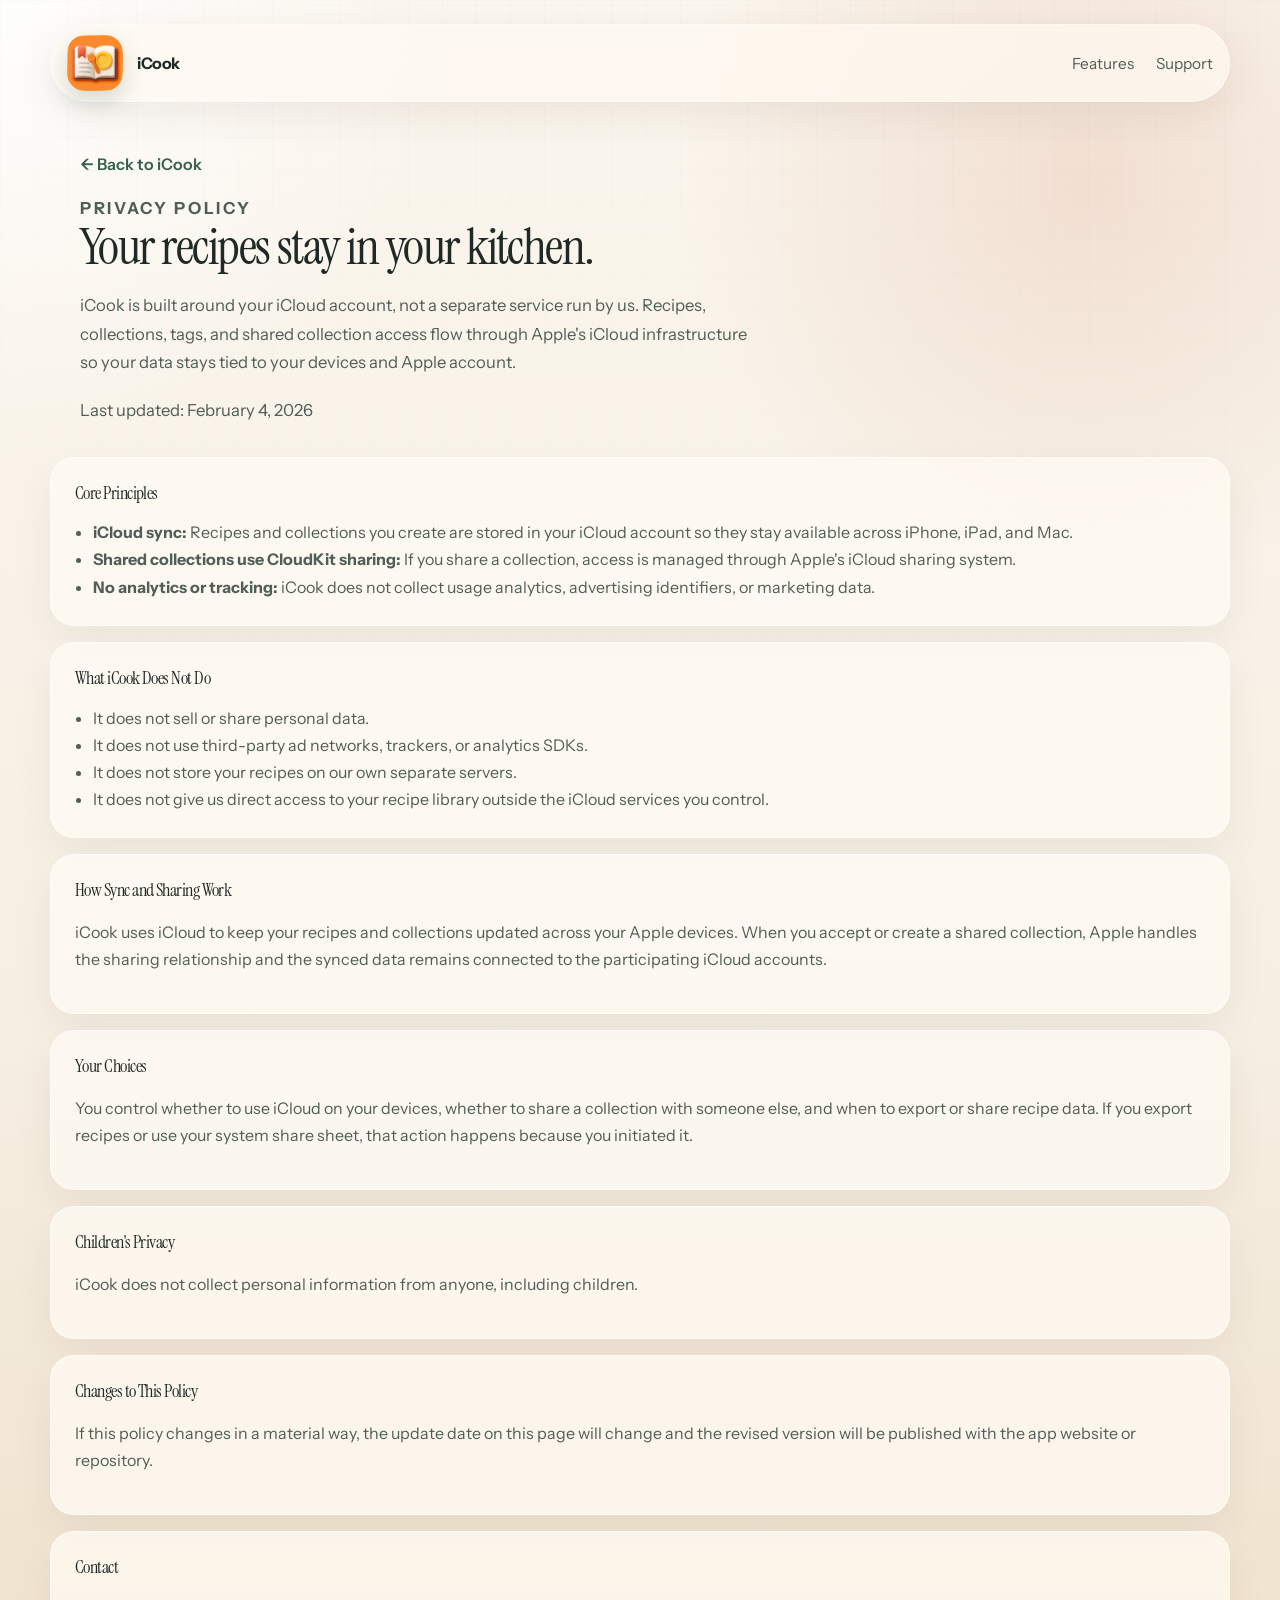
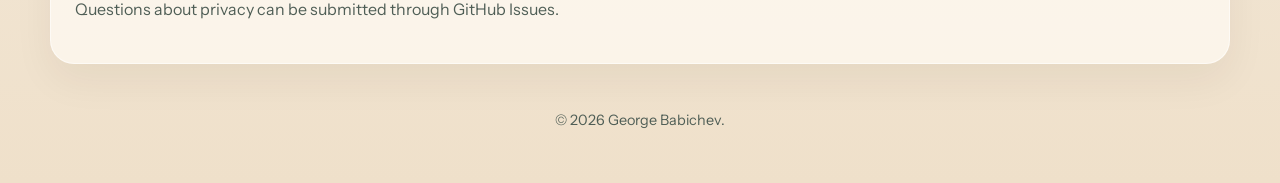
==== docs/PrivacyPolicy.html @ 50cb4909 "Updated docs" ====
<!DOCTYPE html>
<html lang="en">
<head>
  <meta charset="utf-8">
  <meta name="viewport" content="width=device-width, initial-scale=1">
  <title>iCook Privacy Policy</title>
  <meta
    name="description"
    content="Privacy policy for iCook, including how recipes sync with iCloud, how shared collections work, and what data is not collected."
  >
  <link rel="icon" type="image/png" href="icon-light.png">
  <link rel="apple-touch-icon" href="icon-light.png">
  <link rel="preconnect" href="https://fonts.googleapis.com">
  <link rel="preconnect" href="https://fonts.gstatic.com" crossorigin>
  <link href="https://fonts.googleapis.com/css2?family=Instrument+Sans:wght@400;500;600;700&family=Instrument+Serif:ital@0;1&display=swap" rel="stylesheet">
  <link rel="stylesheet" href="site.css">
</head>
<body class="info-page">
  <div class="info-shell">
    <nav class="topbar" aria-label="Primary">
      <a class="brand" href="index.html" aria-label="iCook home">
        <picture class="brand-mark">
          <source srcset="icon-dark.png" media="(prefers-color-scheme: dark)">
          <source srcset="icon-light.png" media="(prefers-color-scheme: light)">
          <img src="icon-light.png" alt="" width="56" height="56">
        </picture>
        <span>iCook</span>
      </a>
      <div class="nav-links">
        <a href="index.html#features">Features</a>
        <a href="Support.html">Support</a>
      </div>
    </nav>

    <header class="info-header reveal">
      <a class="back-link" href="index.html">&larr; Back to iCook</a>
      <p class="eyebrow">Privacy Policy</p>
      <h1>Your recipes stay in your kitchen.</h1>
      <p>
        iCook is built around your iCloud account, not a separate service run by us. Recipes,
        collections, tags, and shared collection access flow through Apple's iCloud infrastructure
        so your data stays tied to your devices and Apple account.
      </p>
      <p class="meta-note">Last updated: February 4, 2026</p>
    </header>

    <main class="policy-shell">
      <section class="policy-card reveal">
        <h2>Core Principles</h2>
        <ul>
          <li><strong>iCloud sync:</strong> Recipes and collections you create are stored in your iCloud account so they stay available across iPhone, iPad, and Mac.</li>
          <li><strong>Shared collections use CloudKit sharing:</strong> If you share a collection, access is managed through Apple's iCloud sharing system.</li>
          <li><strong>No analytics or tracking:</strong> iCook does not collect usage analytics, advertising identifiers, or marketing data.</li>
        </ul>
      </section>

      <section class="policy-card reveal">
        <h2>What iCook Does Not Do</h2>
        <ul>
          <li>It does not sell or share personal data.</li>
          <li>It does not use third-party ad networks, trackers, or analytics SDKs.</li>
          <li>It does not store your recipes on our own separate servers.</li>
          <li>It does not give us direct access to your recipe library outside the iCloud services you control.</li>
        </ul>
      </section>

      <section class="policy-card reveal">
        <h2>How Sync and Sharing Work</h2>
        <p>
          iCook uses iCloud to keep your recipes and collections updated across your Apple devices.
          When you accept or create a shared collection, Apple handles the sharing relationship and
          the synced data remains connected to the participating iCloud accounts.
        </p>
      </section>

      <section class="policy-card reveal">
        <h2>Your Choices</h2>
        <p>
          You control whether to use iCloud on your devices, whether to share a collection with
          someone else, and when to export or share recipe data. If you export recipes or use your
          system share sheet, that action happens because you initiated it.
        </p>
      </section>

      <section class="policy-card reveal">
        <h2>Children's Privacy</h2>
        <p>iCook does not collect personal information from anyone, including children.</p>
      </section>

      <section class="policy-card reveal">
        <h2>Changes to This Policy</h2>
        <p>If this policy changes in a material way, the update date on this page will change and the revised version will be published with the app website or repository.</p>
      </section>

      <section class="policy-card reveal">
        <h2>Contact</h2>
        <p>Questions about privacy can be submitted through <a href="https://github.com/gbabichev/iCook/issues" target="_blank" rel="noreferrer">GitHub Issues</a>.</p>
      </section>
    </main>

    <footer class="site-footer">
      <p>&copy; <span data-current-year>2026</span> George Babichev.</p>
    </footer>
  </div>

  <script src="site.js"></script>
</body>
</html>
---- docs/site.css ----
:root {
  --bg: #f6efe3;
  --bg-strong: #f2e5d1;
  --surface: rgba(255, 252, 247, 0.82);
  --surface-strong: #fffaf2;
  --ink: #1e2a25;
  --ink-soft: #4f5e56;
  --line: rgba(44, 77, 59, 0.14);
  --accent: #be5b2e;
  --accent-strong: #8f3d17;
  --leaf: #365f4c;
  --shadow: 0 24px 60px rgba(58, 41, 20, 0.12);
  --radius-xl: 32px;
  --radius-lg: 24px;
  --radius-md: 18px;
  --content-width: 1180px;
}

* {
  box-sizing: border-box;
}

html {
  scroll-behavior: smooth;
}

body {
  margin: 0;
  min-width: 320px;
  font-family: "Instrument Sans", "Avenir Next", "Segoe UI", sans-serif;
  color: var(--ink);
  background:
    radial-gradient(circle at top left, rgba(255, 255, 255, 0.9), transparent 28rem),
    radial-gradient(circle at 85% 10%, rgba(190, 91, 46, 0.14), transparent 26rem),
    linear-gradient(180deg, #fbf6ee 0%, var(--bg) 56%, #efe0ca 100%);
}

body::before {
  content: "";
  position: fixed;
  inset: 0;
  pointer-events: none;
  background-image:
    linear-gradient(rgba(54, 95, 76, 0.035) 1px, transparent 1px),
    linear-gradient(90deg, rgba(54, 95, 76, 0.035) 1px, transparent 1px);
  background-size: 34px 34px;
  mask-image: linear-gradient(180deg, rgba(0, 0, 0, 0.55), transparent 80%);
}

img {
  display: block;
  max-width: 100%;
}

a {
  color: inherit;
  text-decoration: none;
}

.page-shell {
  position: relative;
  z-index: 1;
  padding-bottom: 2.5rem;
}

.hero,
.section,
.summary-band,
.site-footer,
.info-shell {
  width: min(calc(100% - 32px), var(--content-width));
  margin-inline: auto;
}

.hero {
  padding: 24px 0 56px;
}

.topbar {
  display: flex;
  align-items: center;
  justify-content: space-between;
  gap: 24px;
  padding: 10px 16px;
  background: rgba(255, 250, 242, 0.72);
  border: 1px solid rgba(255, 255, 255, 0.5);
  border-radius: 999px;
  backdrop-filter: blur(18px);
  box-shadow: 0 12px 40px rgba(58, 41, 20, 0.08);
}

.brand {
  display: inline-flex;
  align-items: center;
  gap: 14px;
  font-weight: 700;
  letter-spacing: -0.03em;
}

.brand img,
.brand-mark img {
  width: 56px;
  height: 56px;
  border-radius: 18px;
  box-shadow: 0 10px 24px rgba(54, 95, 76, 0.22);
}

.nav-links {
  display: inline-flex;
  align-items: center;
  gap: 22px;
  color: var(--ink-soft);
  font-size: 0.96rem;
}

.nav-links a {
  position: relative;
}

.nav-links a::after {
  content: "";
  position: absolute;
  left: 0;
  bottom: -6px;
  width: 100%;
  height: 2px;
  background: var(--accent);
  transform: scaleX(0);
  transform-origin: left;
  transition: transform 180ms ease;
}

.nav-links a:hover::after,
.nav-links a:focus-visible::after {
  transform: scaleX(1);
}

.hero-grid {
  display: grid;
  grid-template-columns: minmax(0, 1.05fr) minmax(320px, 0.95fr);
  gap: 40px;
  align-items: center;
  padding-top: 56px;
}

.hero-copy h1,
.section-heading h2,
.spotlight-copy h2,
.platforms-copy h2,
.closing h2,
.info-header h1,
.info-card h2,
.policy-card h2,
.policy-card h3 {
  margin: 0;
  font-family: "Instrument Serif", Georgia, serif;
  font-weight: 400;
  letter-spacing: -0.03em;
  line-height: 0.96;
}

.hero-copy h1 {
  max-width: 10ch;
  font-size: clamp(3.7rem, 7vw, 6.6rem);
}

.eyebrow {
  margin: 0 0 16px;
  color: var(--leaf);
  font-size: 0.82rem;
  font-weight: 700;
  letter-spacing: 0.16em;
  text-transform: uppercase;
}

.lede,
.summary-band p,
.feature-card p,
.spotlight-copy p,
.workflow-step p,
.platforms-copy p,
.platform-list p,
.closing p,
.info-header p,
.info-card p,
.info-card li,
.policy-card p,
.policy-card li {
  color: var(--ink-soft);
  line-height: 1.7;
}

.lede {
  max-width: 56ch;
  margin: 22px 0 0;
  font-size: 1.12rem;
}

.hero-actions,
.closing-actions,
.card-actions {
  display: flex;
  flex-wrap: wrap;
  gap: 14px;
  margin-top: 28px;
}

.button {
  display: inline-flex;
  align-items: center;
  justify-content: center;
  min-height: 48px;
  padding: 0 20px;
  border-radius: 999px;
  border: 1px solid transparent;
  font-weight: 600;
  transition:
    transform 180ms ease,
    border-color 180ms ease,
    background-color 180ms ease,
    color 180ms ease;
}

.button:hover,
.button:focus-visible {
  transform: translateY(-1px);
}

.button-primary {
  color: #fff8f2;
  background: linear-gradient(135deg, var(--accent) 0%, var(--accent-strong) 100%);
  box-shadow: 0 14px 30px rgba(143, 61, 23, 0.22);
}

.button-secondary {
  border-color: rgba(54, 95, 76, 0.16);
  background: rgba(255, 251, 245, 0.82);
  color: var(--ink);
}

.button-tertiary {
  border-color: rgba(54, 95, 76, 0.16);
  background: rgba(255, 251, 245, 0.58);
  color: var(--ink-soft);
}

.hero-points {
  display: grid;
  grid-template-columns: repeat(3, minmax(0, 1fr));
  gap: 12px;
  padding: 0;
  margin: 28px 0 0;
  list-style: none;
}

.hero-points li {
  padding: 16px 18px;
  background: rgba(255, 251, 244, 0.72);
  border: 1px solid rgba(255, 255, 255, 0.5);
  border-radius: var(--radius-md);
  box-shadow: 0 10px 30px rgba(58, 41, 20, 0.06);
  color: var(--ink);
  font-size: 0.95rem;
}

.hero-visual {
  position: relative;
}

.device-stack {
  position: relative;
  min-height: 680px;
}

.shot {
  position: absolute;
  overflow: hidden;
  margin: 0;
  background: rgba(255, 255, 255, 0.55);
  border: 1px solid rgba(255, 255, 255, 0.55);
  box-shadow: var(--shadow);
}

.shot img,
.gallery-panel img,
.platforms-shot img {
  width: 100%;
  height: 100%;
  object-fit: cover;
}

.shot-mac {
  top: 36px;
  right: 0;
  width: min(100%, 520px);
  aspect-ratio: 16 / 10;
  border-radius: 28px;
}

.shot-ipad {
  left: 36px;
  bottom: 44px;
  width: min(52%, 270px);
  aspect-ratio: 4 / 3;
  border-radius: 28px;
}

.shot-iphone {
  right: 54px;
  bottom: 0;
  width: min(34%, 180px);
  aspect-ratio: 9 / 19.5;
  border-radius: 34px;
}

.summary-band {
  margin-bottom: 18px;
  padding: 28px 30px;
  background: rgba(255, 251, 244, 0.65);
  border: 1px solid rgba(255, 255, 255, 0.5);
  border-radius: var(--radius-xl);
  box-shadow: 0 18px 44px rgba(58, 41, 20, 0.06);
}

.summary-band p {
  max-width: 60ch;
  margin: 0;
  font-size: 1.06rem;
}

.section {
  padding: 62px 0;
}

.section-heading {
  max-width: 760px;
  margin-bottom: 30px;
}

.section-heading h2,
.spotlight-copy h2,
.platforms-copy h2,
.closing h2 {
  font-size: clamp(2.3rem, 4vw, 4rem);
}

.feature-grid {
  display: grid;
  grid-template-columns: repeat(3, minmax(0, 1fr));
  gap: 18px;
}

.info-grid {
  display: grid;
  grid-template-columns: repeat(2, minmax(0, 1fr));
  gap: 18px;
  align-items: start;
}

.feature-card,
.workflow-step,
.platform-list div,
.info-card,
.policy-card {
  padding: 24px;
  background: rgba(255, 251, 244, 0.72);
  border: 1px solid rgba(255, 255, 255, 0.55);
  border-radius: var(--radius-lg);
  box-shadow: 0 16px 40px rgba(58, 41, 20, 0.06);
}

.feature-card h3,
.workflow-step h3,
.stat strong,
.platform-list strong,
.info-card h2,
.policy-card h2,
.policy-card h3 {
  margin: 0 0 10px;
  font-size: 1.14rem;
  line-height: 1.3;
}

.feature-card p,
.workflow-step p,
.platform-list p {
  margin: 0;
}

.spotlight {
  display: grid;
  grid-template-columns: minmax(0, 0.88fr) minmax(320px, 1.12fr);
  gap: 26px;
  align-items: center;
}

.spotlight-copy {
  padding-right: 14px;
}

.stat-row {
  display: grid;
  grid-template-columns: repeat(3, minmax(0, 1fr));
  gap: 12px;
  margin-top: 28px;
}

.stat {
  padding: 18px;
  border-radius: var(--radius-md);
  background: rgba(54, 95, 76, 0.08);
  border: 1px solid rgba(54, 95, 76, 0.08);
}

.stat span {
  display: block;
  margin-top: 6px;
  color: var(--ink-soft);
  line-height: 1.5;
}

.spotlight-gallery {
  display: grid;
  grid-template-columns: 1.18fr 0.82fr;
  gap: 18px;
}

.gallery-panel {
  overflow: hidden;
  margin: 0;
  min-height: 260px;
  border-radius: 28px;
  background: rgba(255, 255, 255, 0.55);
  border: 1px solid rgba(255, 255, 255, 0.55);
  box-shadow: var(--shadow);
}

.gallery-tall {
  grid-row: span 2;
  min-height: 560px;
}

.workflow-grid {
  display: grid;
  grid-template-columns: repeat(3, minmax(0, 1fr));
  gap: 18px;
}

.workflow-step span {
  display: inline-flex;
  margin-bottom: 22px;
  font-size: 0.82rem;
  font-weight: 700;
  letter-spacing: 0.14em;
  text-transform: uppercase;
  color: var(--accent);
}

.platforms {
  display: grid;
  grid-template-columns: minmax(0, 0.85fr) minmax(320px, 1.15fr);
  gap: 28px;
  align-items: center;
}

.platform-list {
  display: grid;
  gap: 14px;
  margin-top: 28px;
}

.platforms-shot {
  overflow: hidden;
  min-height: 520px;
  border-radius: 30px;
  border: 1px solid rgba(255, 255, 255, 0.55);
  box-shadow: var(--shadow);
}

.closing {
  display: flex;
  align-items: center;
  justify-content: space-between;
  gap: 24px;
  padding-bottom: 92px;
}

.site-footer {
  padding-top: 8px;
  text-align: center;
  color: var(--ink-soft);
  font-size: 0.9rem;
}

.info-page {
  padding: 24px 0 40px;
}

.info-shell {
  display: grid;
  gap: 24px;
}

.info-header {
  padding: 28px 30px 8px;
}

.info-header h1 {
  font-size: clamp(2.3rem, 4vw, 4rem);
}

.info-header p {
  max-width: 62ch;
  margin: 20px 0 0;
  font-size: 1.04rem;
}

.info-card ul,
.policy-card ul {
  margin: 14px 0 0 18px;
  padding: 0;
}

.stack-list,
.faq-list,
.policy-shell {
  display: grid;
  gap: 16px;
}

.stack-list {
  margin-top: 18px;
}

.stack-item,
.faq-item {
  padding: 16px 18px;
  border-radius: var(--radius-md);
  background: rgba(255, 251, 244, 0.58);
  border: 1px solid rgba(255, 255, 255, 0.56);
}

.stack-item strong {
  display: block;
  margin-bottom: 4px;
  font-size: 0.98rem;
}

.faq-item h3 {
  margin: 0 0 8px;
  font-size: 1rem;
}

.callout {
  margin-top: 18px;
  padding: 16px 18px;
  border-left: 4px solid var(--accent);
  border-radius: 14px;
  background: rgba(190, 91, 46, 0.08);
  color: var(--ink);
}

.meta-note {
  color: var(--ink-soft);
  font-size: 0.94rem;
}

.back-link {
  display: inline-flex;
  align-items: center;
  gap: 8px;
  color: var(--leaf);
  font-weight: 600;
}

.reveal {
  opacity: 0;
  transform: translateY(20px);
  transition:
    opacity 640ms ease,
    transform 640ms ease;
}

.reveal.is-visible {
  opacity: 1;
  transform: translateY(0);
}

@media (prefers-reduced-motion: reduce) {
  html {
    scroll-behavior: auto;
  }

  .reveal,
  .button,
  .nav-links a::after {
    transition: none;
  }

  .reveal {
    opacity: 1;
    transform: none;
  }
}

@media (max-width: 1080px) {
  .hero-grid,
  .spotlight,
  .platforms,
  .closing,
  .info-grid {
    grid-template-columns: 1fr;
  }

  .device-stack {
    min-height: 600px;
  }

  .feature-grid,
  .workflow-grid {
    grid-template-columns: repeat(2, minmax(0, 1fr));
  }

  .spotlight-copy,
  .platforms-copy {
    padding-right: 0;
  }
}

@media (max-width: 760px) {
  .hero,
  .section,
  .summary-band,
  .site-footer,
  .info-shell {
    width: min(calc(100% - 20px), var(--content-width));
  }

  .topbar {
    flex-direction: column;
    align-items: flex-start;
    border-radius: 28px;
  }

  .nav-links {
    flex-wrap: wrap;
    gap: 14px 18px;
  }

  .hero {
    padding-top: 14px;
  }

  .hero-grid {
    padding-top: 34px;
  }

  .hero-copy h1 {
    max-width: none;
    font-size: clamp(3rem, 14vw, 4.6rem);
  }

  .hero-points,
  .feature-grid,
  .workflow-grid,
  .stat-row,
  .spotlight-gallery,
  .info-grid {
    grid-template-columns: 1fr;
  }

  .device-stack {
    min-height: 520px;
  }

  .shot-mac {
    position: relative;
    top: auto;
    right: auto;
    width: 100%;
  }

  .shot-ipad,
  .shot-iphone {
    position: absolute;
  }

  .shot-ipad {
    left: 0;
    bottom: 18px;
    width: 52%;
  }

  .shot-iphone {
    right: 18px;
    bottom: 0;
    width: 36%;
  }

  .gallery-tall,
  .platforms-shot {
    min-height: 340px;
  }

  .summary-band,
  .feature-card,
  .workflow-step,
  .platform-list div,
  .info-card,
  .policy-card {
    border-radius: 22px;
  }

  .info-card,
  .policy-card {
    padding: 20px;
  }

  .info-header {
    padding: 12px 4px 0;
  }

  .closing {
    padding-bottom: 72px;
  }
}
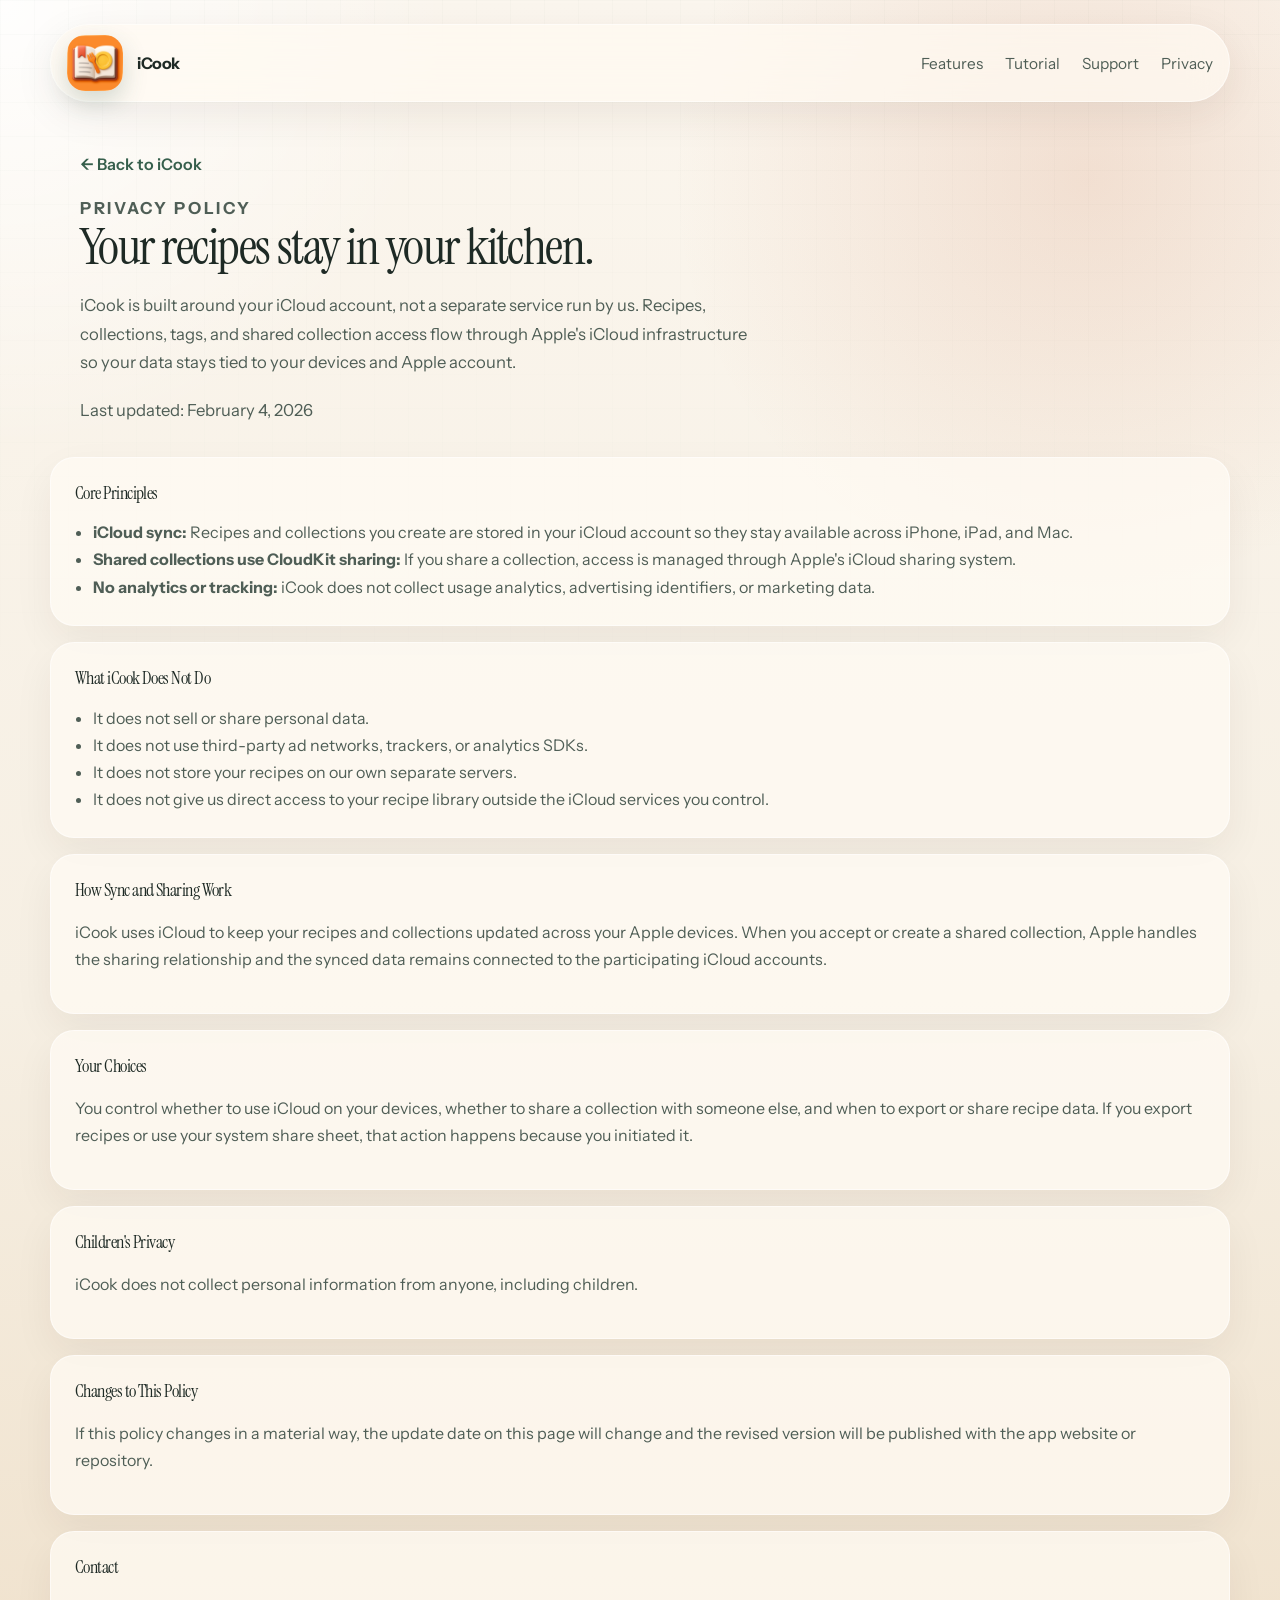
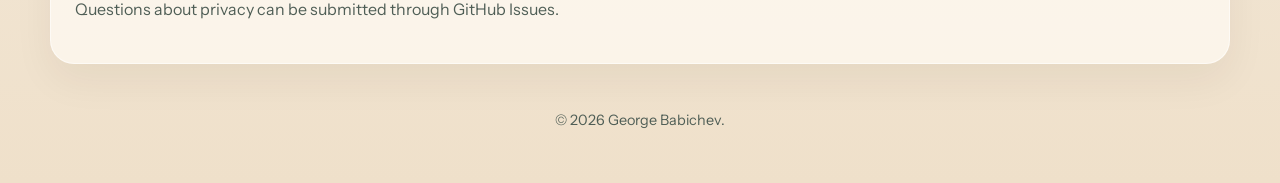
==== commit 3bb10487: "Added tutorial page and minor UI tweaks" ====
--- a/docs/PrivacyPolicy.html
+++ b/docs/PrivacyPolicy.html
@@ -28,7 +28,9 @@
       </a>
       <div class="nav-links">
         <a href="index.html#features">Features</a>
+        <a href="Tutorial.html">Tutorial</a>
         <a href="Support.html">Support</a>
+        <a href="PrivacyPolicy.html">Privacy</a>
       </div>
     </nav>
 
--- a/docs/site.css
+++ b/docs/site.css
@@ -523,9 +523,201 @@
 
 .stack-list,
 .faq-list,
-.policy-shell {
+.policy-shell,
+.tutorial-shell {
   display: grid;
   gap: 16px;
+}
+
+.tutorial-shell {
+  gap: 22px;
+}
+
+.tutorial-section {
+  display: grid;
+  gap: 22px;
+  padding: 24px;
+  background: rgba(255, 251, 244, 0.72);
+  border: 1px solid rgba(255, 255, 255, 0.55);
+  border-radius: var(--radius-lg);
+  box-shadow: 0 16px 40px rgba(58, 41, 20, 0.06);
+}
+
+.tutorial-heading h2 {
+  margin-bottom: 10px;
+  font-size: clamp(2rem, 3.4vw, 3.2rem);
+  font-family: "Instrument Serif", Georgia, serif;
+  font-weight: 400;
+  letter-spacing: -0.03em;
+  line-height: 0.96;
+}
+
+.tutorial-heading p:last-child {
+  max-width: 62ch;
+  margin: 0;
+  color: var(--ink-soft);
+  line-height: 1.7;
+}
+
+.tutorial-steps {
+  display: grid;
+  gap: 14px;
+}
+
+.tutorial-step {
+  display: grid;
+  grid-template-columns: 52px minmax(0, 1fr);
+  gap: 14px;
+  align-items: start;
+  padding: 18px 20px;
+  border-radius: var(--radius-md);
+  background: rgba(255, 251, 244, 0.58);
+  border: 1px solid rgba(255, 255, 255, 0.56);
+}
+
+.tutorial-step-number {
+  display: inline-flex;
+  align-items: center;
+  justify-content: center;
+  width: 40px;
+  height: 40px;
+  border-radius: 999px;
+  background: rgba(54, 95, 76, 0.12);
+  color: var(--leaf);
+  font-weight: 700;
+}
+
+.tutorial-step h3 {
+  margin: 0 0 8px;
+  font-size: 1rem;
+}
+
+.tutorial-step p {
+  margin: 0;
+  color: var(--ink-soft);
+  line-height: 1.65;
+}
+
+.tutorial-shot-placeholder {
+  display: grid;
+  place-items: center;
+  min-height: 240px;
+  padding: 28px;
+  text-align: center;
+  border-radius: 28px;
+  border: 1px dashed rgba(54, 95, 76, 0.26);
+  background:
+    linear-gradient(135deg, rgba(255, 255, 255, 0.68), rgba(255, 247, 237, 0.92)),
+    radial-gradient(circle at top right, rgba(190, 91, 46, 0.12), transparent 16rem);
+}
+
+.tutorial-shot-placeholder strong {
+  display: block;
+  margin-bottom: 8px;
+  font-size: 1rem;
+}
+
+.tutorial-shot-placeholder p {
+  max-width: 42ch;
+  margin: 0;
+  color: var(--ink-soft);
+  line-height: 1.65;
+}
+
+.tutorial-carousel {
+  display: grid;
+  gap: 16px;
+}
+
+.tutorial-carousel-viewport {
+  overflow: hidden;
+  border-radius: 28px;
+  background: rgba(255, 251, 244, 0.82);
+  border: 1px solid rgba(255, 255, 255, 0.56);
+  box-shadow: 0 16px 40px rgba(58, 41, 20, 0.06);
+}
+
+.tutorial-carousel-track {
+  position: relative;
+  min-height: 520px;
+}
+
+.tutorial-carousel-slide {
+  display: none;
+  margin: 0;
+}
+
+.tutorial-carousel-slide.is-active {
+  display: block;
+}
+
+.tutorial-carousel-slide img {
+  width: 100%;
+  height: 100%;
+  max-height: 680px;
+  object-fit: contain;
+  background: linear-gradient(180deg, rgba(255, 252, 247, 0.96), rgba(245, 236, 222, 0.96));
+}
+
+.tutorial-carousel-slide figcaption {
+  padding: 14px 16px 16px;
+  color: var(--ink-soft);
+  font-size: 0.95rem;
+  line-height: 1.5;
+}
+
+.tutorial-carousel-controls {
+  display: flex;
+  align-items: center;
+  justify-content: space-between;
+  gap: 16px;
+}
+
+.tutorial-carousel-button {
+  min-height: 44px;
+  padding: 0 18px;
+  border: 1px solid rgba(54, 95, 76, 0.16);
+  border-radius: 999px;
+  background: rgba(255, 251, 245, 0.82);
+  color: var(--ink);
+  font: inherit;
+  font-weight: 600;
+  cursor: pointer;
+  transition:
+    transform 180ms ease,
+    border-color 180ms ease,
+    background-color 180ms ease;
+}
+
+.tutorial-carousel-button:hover,
+.tutorial-carousel-button:focus-visible {
+  transform: translateY(-1px);
+}
+
+.tutorial-carousel-dots {
+  display: flex;
+  align-items: center;
+  justify-content: center;
+  gap: 10px;
+  flex: 1;
+}
+
+.tutorial-carousel-dot {
+  width: 12px;
+  height: 12px;
+  padding: 0;
+  border: 0;
+  border-radius: 999px;
+  background: rgba(54, 95, 76, 0.2);
+  cursor: pointer;
+  transition:
+    transform 180ms ease,
+    background-color 180ms ease;
+}
+
+.tutorial-carousel-dot.is-active {
+  background: var(--accent);
+  transform: scale(1.15);
 }
 
 .stack-list {
@@ -669,6 +861,15 @@
     grid-template-columns: 1fr;
   }
 
+  .tutorial-carousel-track {
+    min-height: 420px;
+  }
+
+  .tutorial-carousel-controls {
+    flex-wrap: wrap;
+    justify-content: center;
+  }
+
   .device-stack {
     min-height: 520px;
   }
